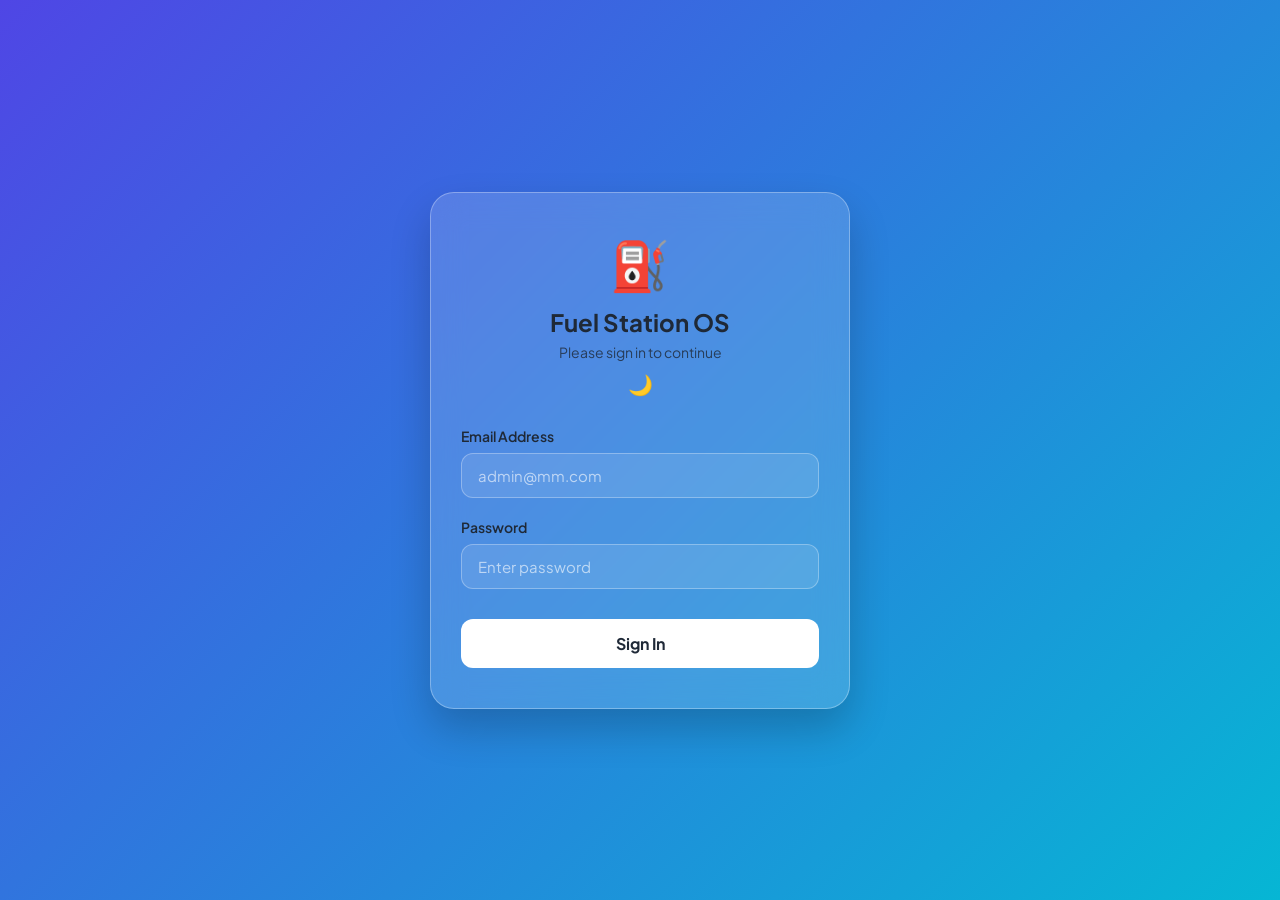
==== index.html @ 2ed525dd "initial commit for FuelManager-V4" ====
<!DOCTYPE html>
<html lang="en" data-theme="light">
<head>
    <meta charset="UTF-8">
    <meta name="viewport" content="width=device-width, initial-scale=1.0">
    <title>FuelManager Pro</title>
    
    <!-- Google Fonts -->
    <link href="https://fonts.googleapis.com/css2?family=Plus+Jakarta+Sans:wght@400;500;600;700&display=swap" rel="stylesheet">
<!-- Google Font (Noto Sans Myanmar) ဖြင့် မြန်မာစာ ပုံထွက် မှန်ကန်စေရန် -->
<link rel="preconnect" href="https://fonts.googleapis.com">
<link rel="preconnect" href="https://fonts.gstatic.com" crossorigin>
<link href="https://fonts.googleapis.com/css2?family=Noto+Sans+Myanmar:wght@400;500;600;700&display=swap" rel="stylesheet">
<!-- Pyidaungsu Font CDN -->
<link href="https://fonts.googleapis.com/css2?family=Pyidaungsu&display=swap" rel="stylesheet">
<link href="https://fonts.googleapis.com/css2?family=Pyidaungsu:wght@400;700&display=swap" rel="stylesheet">
    <!-- Chart.js CDN -->
    <script src="https://cdn.jsdelivr.net/npm/chart.js"></script>
    <!-- Excel & PDF Export Library -->
    <script src="https://cdnjs.cloudflare.com/ajax/libs/xlsx/0.18.5/xlsx.full.min.js"></script>
    <script src="https://cdnjs.cloudflare.com/ajax/libs/html2pdf.js/0.10.1/html2pdf.bundle.min.js"></script>
<script src="https://cdnjs.cloudflare.com/ajax/libs/exceljs/4.4.0/exceljs.min.js"></script>
<!-- html2canvas Library (Screenshot ရိုက်ရန်) -->
<script src="https://cdnjs.cloudflare.com/ajax/libs/html-to-image/1.11.11/html-to-image.min.js"></script>

    <!-- CSS Files -->
    <link rel="stylesheet" href="css/app.css">
    <link rel="stylesheet" href="css/dashboard.css">
</head>
<body>

    <!-- App Container -->
    <div class="app-layout">
        
        <!-- Sidebar -->
        <aside class="sidebar glass-panel" id="sidebar">
            <div class="sidebar-header">
                <div class="logo-icon">⛽</div>
                <h2 class="logo-text">FuelPro</h2>
                <button class="mobile-close-btn" id="mobile-close">✖</button>
            </div>
            
            <nav class="sidebar-nav" id="sidebar-nav">
                <a href="#/dashboard" class="nav-item active" data-path="/dashboard">
                    <span class="nav-icon">📊</span>
                    <span class="nav-text">Dashboard</span>
                </a>
                <a href="#/fuel" class="nav-item" data-path="/fuel">
                    <span class="nav-icon">💧</span>
                    <span class="nav-text">Fuel Entry</span>
                </a>
                <a href="#/draft" class="nav-item" data-path="/draft">
                    <span class="nav-icon">📝</span>
                    <span class="nav-text">Drafts</span>
                </a>
                <a href="#/inventory" class="nav-item" data-path="/inventory">
                    <span class="nav-icon">📦</span>
                    <span class="nav-text">Inventory</span>
                </a>
                <!-- Reports -->
                <a href="#/reports" class="nav-item" data-path="/reports">
                    <span class="nav-icon">📑</span>
                    <span class="nav-text">Reports</span>
                </a>
                <a href="#/settings" class="nav-item" data-path="/settings">
                    <span class="nav-icon">⚙️</span>
                    <span class="nav-text">Settings</span>
                </a>
            </nav>
            
            <div class="sidebar-footer">
                <button class="nav-item text-danger" id="logout-btn">
                    <span class="nav-icon">🚪</span>
                    <span class="nav-text">Logout</span>
                </button>
            </div>
        </aside>

        <!-- Overlay for mobile sidebar -->
        <div class="sidebar-overlay" id="sidebar-overlay"></div>

        <!-- Main Content Wrapper -->
        <div class="main-content">
            
            <!-- Navbar -->
            <header class="navbar glass-panel">
                <div class="nav-left">
                    <button class="menu-toggle" id="menu-toggle">☰</button>
                    <h2 class="page-title" id="page-title">Dashboard</h2>
                </div>
                
                <div class="nav-right">
                    <button id="theme-toggle" class="icon-btn theme-btn-small" aria-label="Toggle Theme">
                        <span id="theme-icon">🌙</span>
                    </button>
                    <div class="user-profile">
                        <div class="avatar">A</div>
                        <span class="user-name">Admin</span>
                    </div>
                </div>
            </header>

            <!-- Dynamic Router View -->
            <main class="router-view" id="app-content">
                <div class="skeleton-loader">
                    <p>Loading application...</p>
                </div>
            </main>
            
        </div>
    </div>


<div id="voucher-card-container" style="position: fixed; left: 0; top: 0; opacity: 0; pointer-events: none; z-index: -9999;">
  <div id="voucher-card" style="width: 360px; padding: 24px; background: #ffffff; border: 1.5px solid #e2e8f0; border-radius: 16px; font-family: 'Pyidaungsu', 'Noto Sans Myanmar', sans-serif; color: #1e293b; box-shadow: 0 10px 25px -5px rgba(0, 0, 0, 0.05);">
    
    <!-- Header Section -->
    <div style="text-align: center; border-bottom: 2px dashed #e2e8f0; padding-bottom: 14px; margin-bottom: 16px;">
      <!-- Logo Container -->
      <div style="display: flex; justify-content: center; align-items: center; margin-bottom: 8px;">
        <img id="vc-logo" 
             src="https://lh3.googleusercontent.com/d/1mDAnPBjTHZt7gLeI1etXZBhlhnlPOhGz" 
             alt="Logo" 
             style="height: 80px; width: auto; object-fit: contain;">
      </div>
      
      <!-- Title & ID -->
      <h2 style="margin: 0 0 4px 0; color: #1e40af; font-size: 18px; font-weight: 700; letter-spacing: -0.2px;">
        Fuel Entry Voucher
      </h2>
      <span id="vc-id" style="font-weight: 600; font-size: 12px; color: #64748b; background: #f1f5f9; padding: 2px 8px; border-radius: 12px; display: inline-block;">
        ID: -
      </span>
    </div>

    <!-- Details Content Section -->
    <div style="font-size: 13.5px; display: flex; flex-direction: column; gap: 10px;">
      
      <!-- Boat ID -->
      <div style="display: flex; justify-content: space-between; align-items: center;">
        <strong style="color: #475569; display: flex; align-items: center; gap: 6px; white-space: nowrap;">🛥️ Boat ID:</strong> 
        <span id="vc-boat" style="text-align: right; font-weight: 600; color: #0f172a; white-space: nowrap;">-</span>
      </div>

      <!-- Department -->
      <div style="display: flex; justify-content: space-between; align-items: flex-start;">
        <strong style="color: #475569; display: flex; align-items: center; gap: 6px; white-space: nowrap;">🏢 Dept:</strong> 
        <span id="vc-dept" style="text-align: right; max-width: 200px; font-weight: 500; overflow-wrap: anywhere;">-</span>
      </div>
      
      <!-- Itineraries -->
      <div style="display: flex; flex-direction: column; gap: 4px; border-top: 1px dashed #f1f5f9; border-bottom: 1px dashed #f1f5f9; padding: 8px 0;">
        <strong style="color: #475569; display: flex; align-items: center; gap: 6px;">📍 Itineraries:</strong> 
        <span id="vc-itineraries" style="text-align: left; overflow-wrap: anywhere; line-height: 1.7; font-weight: 500; color: #0f172a; margin-top: 2px;">-</span>
      </div>

      <!-- Liter (white-space: nowrap ဖြင့် တစ်ကြောင်းတည်း ဖြစ်စေရန် ပြင်ထားသည်) -->
      <div style="display: flex; justify-content: space-between; align-items: center;">
        <strong style="color: #475569; display: flex; align-items: center; gap: 6px; white-space: nowrap;">⛽ Liter:</strong> 
        <span id="vc-liter" style="text-align: right; color: #2563eb; font-weight: 700; font-size: 15px; white-space: nowrap;">0 L</span>
      </div>

     

      <!-- Date -->
      <div style="display: flex; justify-content: space-between; align-items: center;">
        <strong style="color: #475569; display: flex; align-items: center; gap: 6px; white-space: nowrap;">📅 Date:</strong> 
        <span id="vc-date" style="text-align: right; font-weight: 500; color: #64748b; white-space: nowrap;">-</span>
      </div>

    </div>

    <!-- Voucher Attachment Photo -->
    <div id="vc-photo-box" style="margin-top: 16px; text-align: center; display: none; border-top: 1px solid #f1f5f9; padding-top: 12px;">
      <div style="font-size: 12px; font-weight: 600; margin-bottom: 8px; color: #64748b; display: flex; align-items: center; justify-content: center; gap: 4px;">
        🖼️ Voucher Attachment
      </div>
      <img id="vc-img" src="" style="width: 100%; max-height: 220px; border-radius: 10px; border: 1px solid #e2e8f0; object-fit: cover;" />
    </div>

  </div>
</div>

    <!-- Toast Notification Container -->
    <div id="toast-container" class="toast-container"></div>

    <!-- Core Scripts -->
    <!-- app.js မှ ui.js ကို လှမ်းခေါ်မည်ဖြစ်သဖြင့် ui.js ကို ဤနေရာမှ ဖြုတ်လိုက်ပါသည် (အမှားကင်းစေရန်) -->
    <script type="module" src="js/app.js"></script>
</body>
</html>
---- css/app.css ----
/* css/app.css */

/* === CSS Variables (Design Tokens) === */
:root {
    --primary: #4f46e5;
    --primary-hover: #4338ca;
    --bg-body: linear-gradient(135deg, #e0e7ff 0%, #f3e8ff 100%);
    --text-main: #1f2937;
    --text-muted: #6b7280;
    
    /* Glassmorphism Variables */
    --glass-bg: rgba(255, 255, 255, 0.6);
    --glass-border: rgba(255, 255, 255, 0.3);
    --glass-shadow: 0 8px 32px 0 rgba(31, 38, 135, 0.1);
    
    --input-bg: rgba(255, 255, 255, 0.8);
    --input-border: #1f2937;
    --error-bg: #fee2e2;
    --error-text: #dc2626;
}

/* Dark Mode Variables */
[data-theme="dark"] {
    --primary: #6366f1;
    --primary-hover: #818cf8;
    --bg-body: linear-gradient(135deg, #0f172a 0%, #1e1b4b 100%);
    --text-main: #f3f4f6;
    --text-muted: #9ca3af;
    
    --glass-bg: rgba(17, 24, 39, 0.7);
    --glass-border: rgba(255, 255, 255, 0.08);
    --glass-shadow: 0 8px 32px 0 rgba(0, 0, 0, 0.4);
    
    --input-bg: rgba(31, 41, 55, 0.8);
    --input-border: #4b5563;
    --error-bg: rgba(220, 38, 38, 0.2);
    --error-text: #fca5a5;
}

/* === Reset & Base === */
* {
    margin: 0;
    padding: 0;
    box-sizing: border-box;
    font-family: 'Plus Jakarta Sans', system-ui, sans-serif;
    color: var(--text-main);
}

body.login-body {
    min-height: 100vh;
    display: flex;
    align-items: center;
    justify-content: center;
    background: var(--bg-body);
    color: var(--text-main);
    transition: background 0.3s ease, color 0.3s ease;
}

/* === Theme Toggle Button === */
.theme-btn {
    position: absolute;
    top: 20px;
    right: 20px;
    background: var(--glass-bg);
    border: 1px solid var(--glass-border);
    border-radius: 50%;
    width: 45px;
    height: 45px;
    font-size: 20px;
    cursor: pointer;
    backdrop-filter: blur(10px);
    -webkit-backdrop-filter: blur(10px);
    box-shadow: var(--glass-shadow);
    transition: transform 0.2s;
}
.theme-btn:hover { transform: scale(1.1); }

/* === Glassmorphism Panel === */
.glass-panel {
    background: var(--glass-bg);
    backdrop-filter: blur(16px);
    -webkit-backdrop-filter: blur(16px);
    border: 1px solid var(--glass-border);
    border-radius: 20px;
    box-shadow: var(--glass-shadow);
}

/* === Login Card Styles === */
.login-wrapper {
    width: 100%;
    max-width: 420px;
    padding: 20px;
}
.login-card {
    padding: 40px 30px;
}
.login-header {
    text-align: center;
    margin-bottom: 30px;
}
.logo-circle {
    font-size: 40px;
    margin-bottom: 15px;
}
.login-header h2 {
    font-size: 24px;
    font-weight: 700;
    margin-bottom: 8px;
}
.login-header p {
    color: var(--text-muted);
    font-size: 14px;
}

/* Forms & Inputs */
.input-group {
    margin-bottom: 20px;
}
.input-group label {
    display: block;
    margin-bottom: 8px;
    font-size: 14px;
    font-weight: 500;
}
.input-group input {
    width: 100%;
    padding: 12px 15px;
    border-radius: 10px;
    border: 1px solid var(--input-border);
    background: var(--input-bg);
    color: var(--text-main);
    font-size: 15px;
    outline: none;
    transition: all 0.3s ease;
}
.input-group input:focus {
    border-color: var(--primary);
    box-shadow: 0 0 0 3px rgba(79, 70, 229, 0.2);
}

/* Actions (Remember me & Forgot pass) */
.form-actions {
    display: flex;
    justify-content: space-between;
    align-items: center;
    margin-bottom: 24px;
    font-size: 13.5px;
}
.remember-me {
    display: flex;
    align-items: center;
    gap: 8px;
    cursor: pointer;
    color: var(--text-muted);
}
.forgot-password {
    color: var(--primary);
    text-decoration: none;
    font-weight: 500;
}
.forgot-password:hover { text-decoration: underline; }

/* Buttons */
.btn-primary {
    width: 100%;
    padding: 14px;
    border-radius: 10px;
    border: none;
    background: var(--primary);
    color: white;
    font-size: 16px;
    font-weight: 600;
    cursor: pointer;
    display: flex;
    justify-content: center;
    align-items: center;
    transition: background 0.3s, transform 0.1s;
}
.btn-primary:hover { background: var(--primary-hover); }
.btn-primary:active { transform: scale(0.98); }
.btn-primary:disabled { opacity: 0.7; cursor: not-allowed; }

/* Loader Animation */
.loader {
    width: 20px;
    height: 20px;
    border: 3px solid rgba(255, 255, 255, 0.3);
    border-top-color: white;
    border-radius: 50%;
    animation: spin 1s infinite linear;
}
@keyframes spin { 100% { transform: rotate(360deg); } }

/* Error Message */
.error-toast {
    background: var(--error-bg);
    color: var(--error-text);
    padding: 10px;
    border-radius: 8px;
    text-align: center;
    font-size: 14px;
    margin-bottom: 20px;
    border: 1px solid rgba(220, 38, 38, 0.3);
}
---- css/dashboard.css ----
/* css/dashboard.css */

/* === Layout Structure === */
.app-layout {
    display: flex;
    height: 100vh;
    overflow: hidden;
    background: var(--bg-body);
    transition: background 0.3s ease;
}

/* === Sidebar === */
.sidebar {
    width: 260px;
    height: calc(100vh - 32px);
    margin: 16px;
    display: flex;
    flex-direction: column;
    transition: all 0.3s cubic-bezier(0.4, 0, 0.2, 1);
    z-index: 100;
}

/* Collapsed State (Desktop) */
.sidebar.collapsed {
    width: 80px;
}
.sidebar.collapsed .logo-text,
.sidebar.collapsed .nav-text {
    opacity: 0;
    pointer-events: none;
    display: none;
}

.sidebar-header {
    padding: 24px 20px;
    display: flex;
    align-items: center;
    gap: 12px;
    border-bottom: 1px solid var(--glass-border);
}
.logo-icon { font-size: 28px; }
.logo-text { font-size: 20px; font-weight: 700; white-space: nowrap; }

.mobile-close-btn {
    display: none;
    background: none;
    border: none;
    color: var(--text-main);
    font-size: 18px;
    cursor: pointer;
    margin-left: auto;
}

.sidebar-nav {
    flex: 1;
    padding: 20px 12px;
    display: flex;
    flex-direction: column;
    gap: 8px;
    overflow-y: auto;
}

.nav-item {
    display: flex;
    align-items: center;
    gap: 16px;
    padding: 14px 16px;
    border-radius: 12px;
    color: var(--text-muted);
    text-decoration: none;
    font-weight: 500;
    transition: all 0.2s;
    background: transparent;
    border: none;
    cursor: pointer;
    width: 100%;
    text-align: left;
    font-size: 15px;
}

.nav-item:hover {
    background: rgba(79, 70, 229, 0.1);
    color: var(--primary);
}

.nav-item.active {
    background: var(--primary);
    color: white;
    box-shadow: 0 4px 15px rgba(79, 70, 229, 0.3);
}

.sidebar-footer {
    padding: 20px 12px;
    border-top: 1px solid var(--glass-border);
}
.text-danger:hover {
    background: rgba(220, 38, 38, 0.1);
    color: #dc2626;
}

/* === Main Content Area === */
.main-content {
    flex: 1;
    display: flex;
    flex-direction: column;
    height: 100vh;
    overflow: hidden;
    padding: 16px 16px 16px 0;
}

/* === Navbar === */
.navbar {
    height: 70px;
    display: flex;
    justify-content: space-between;
    align-items: center;
    padding: 0 24px;
    margin-bottom: 16px;
}

.nav-left {
    display: flex;
    align-items: center;
    gap: 20px;
}

.menu-toggle {
    background: none;
    border: none;
    font-size: 24px;
    color: var(--text-main);
    cursor: pointer;
    display: flex;
    align-items: center;
}

.page-title {
    font-size: 20px;
    font-weight: 600;
}

.nav-right {
    display: flex;
    align-items: center;
    gap: 16px;
}

.icon-btn {
    background: transparent;
    border: 1px solid var(--glass-border);
    border-radius: 50%;
    width: 40px;
    height: 40px;
    font-size: 18px;
    cursor: pointer;
    color: var(--text-main);
    transition: background 0.2s;
}
.icon-btn:hover { background: rgba(0,0,0,0.05); }

.user-profile {
    display: flex;
    align-items: center;
    gap: 12px;
    padding-left: 16px;
    border-left: 1px solid var(--glass-border);
}
.avatar {
    width: 36px;
    height: 36px;
    border-radius: 50%;
    background: var(--primary);
    color: white;
    display: flex;
    align-items: center;
    justify-content: center;
    font-weight: bold;
}

/* === Router View (Dynamic Content) === */
.router-view {
    flex: 1;
    overflow-y: auto;
    border-radius: 20px;
}

/* === Responsive Mobile Design === */
.sidebar-overlay {
    position: fixed;
    top: 0;
    left: 0;
    width: 100%;
    height: 100%;
    background: rgba(0, 0, 0, 0.5);
    backdrop-filter: blur(4px);
    z-index: 90;
    display: none;
    opacity: 0;
    transition: opacity 0.3s;
}

@media (max-width: 768px) {
    .main-content {
        padding: 16px;
    }
    
    .sidebar {
        position: fixed;
        left: -300px;
        top: 0;
        margin: 0;
        height: 100vh;
        width: 280px;
        border-radius: 0;
        box-shadow: 5px 0 25px rgba(0,0,0,0.1);
    }
    
    .sidebar.mobile-open {
        left: 0;
    }
    
    .mobile-close-btn {
        display: block;
    }
    
    .sidebar-overlay.active {
        display: block;
        opacity: 1;
    }
    
    .user-name {
        display: none;
    }

    /* === Dashboard Module Styles === */

.dashboard-container {
    padding: 10px;
    animation: fadeIn 0.4s ease;
}

@keyframes fadeIn {
    from { opacity: 0; transform: translateY(10px); }
    to { opacity: 1; transform: translateY(0); }
}

/* Stat Cards Grid */
.stats-grid {
    display: grid;
    grid-template-columns: repeat(auto-fit, minmax(240px, 1fr));
    gap: 20px;
    margin-bottom: 24px;
}

.stat-card {
    padding: 24px;
    display: flex;
    align-items: center;
    gap: 20px;
}

.stat-icon {
    width: 60px;
    height: 60px;
    border-radius: 16px;
    display: flex;
    align-items: center;
    justify-content: center;
    font-size: 28px;
    background: rgba(79, 70, 229, 0.1);
}

.stat-details h3 {
    font-size: 14px;
    color: var(--text-muted);
    font-weight: 600;
    margin-bottom: 8px;
}

.stat-details .stat-value {
    font-size: 24px;
    font-weight: 700;
    color: var(--text-main);
}

/* Charts Section */
.charts-grid {
    display: grid;
    grid-template-columns: 2fr 1fr;
    gap: 20px;
    margin-bottom: 24px;
}

.chart-panel {
    padding: 20px;
    min-height: 350px;
}
.chart-panel h3 {
    margin-bottom: 20px;
    font-size: 16px;
    color: var(--text-main);
}

.canvas-container {
    position: relative;
    height: 280px;
    width: 100%;
}

/* Recent Table Area */
.table-panel {
    padding: 20px;
    overflow-x: auto;
}
.table-panel h3 {
    margin-bottom: 16px;
}

.modern-table {
    width: 100%;
    border-collapse: collapse;
    min-width: 600px;
}
.modern-table th {
    text-align: left;
    padding: 14px 16px;
    color: var(--text-muted);
    font-weight: 600;
    font-size: 14px;
    border-bottom: 1px solid var(--glass-border);
}
.modern-table td {
    padding: 16px;
    border-bottom: 1px solid var(--glass-border);
    font-size: 14.5px;
}
.badge {
    padding: 6px 12px;
    border-radius: 20px;
A **dashboard** is a visual interface that organizes and presents complex information in an easy-to-read, at-a-glance format. 

<Image src="image_agent_tag_13008153732702304474" alt="A modern digital analytics dashboard showing line graphs, a donut chart, and bar charts on a light background with a dark sidebar." caption="Modern Digital Dashboard" />

While the term originally referred to the barrier at the front of a horse-drawn carriage (to protect the driver from mud "dashed" up by horses), today it almost always refers to digital interfaces. 

Depending on what you are looking for, "dashboard" usually falls into one of these categories:

*   **Data/Analytics Dashboards:** Tools like Google Analytics or Tableau that visualize metrics, KPIs (Key Performance Indicators), and trends using charts, graphs, and tables. 
*   **Software Admin Panels:** The backend interface of a website or app (like WordPress) where an administrator manages content, users, and settings.
*   **Automotive Dashboards:** The physical control panel in a car containing the speedometer, fuel gauge, and warning lights.
*   **Personal Productivity:** Apps like Notion or Apple Health that aggregate your personal tasks, habits, or fitness data into a central hub.

<ElicitationsGroup message="To help me give you the best information, what kind of dashboard are you interested in?">
{/* Reason: The user's prompt was a single word. Giving them clear paths helps narrow down the intent. */}
  <Elicitation label="Dashboard UI/UX design tips" query="What are the best practices for designing a modern dashboard UI?" />
  <Elicitation label="How to build an admin dashboard" query="What tech stack should I use to build a web admin dashboard?" />
  <Elicitation label="The history of car dashboards" query="What is the history of the dashboard in cars?" />
</ElicitationsGroup>
}
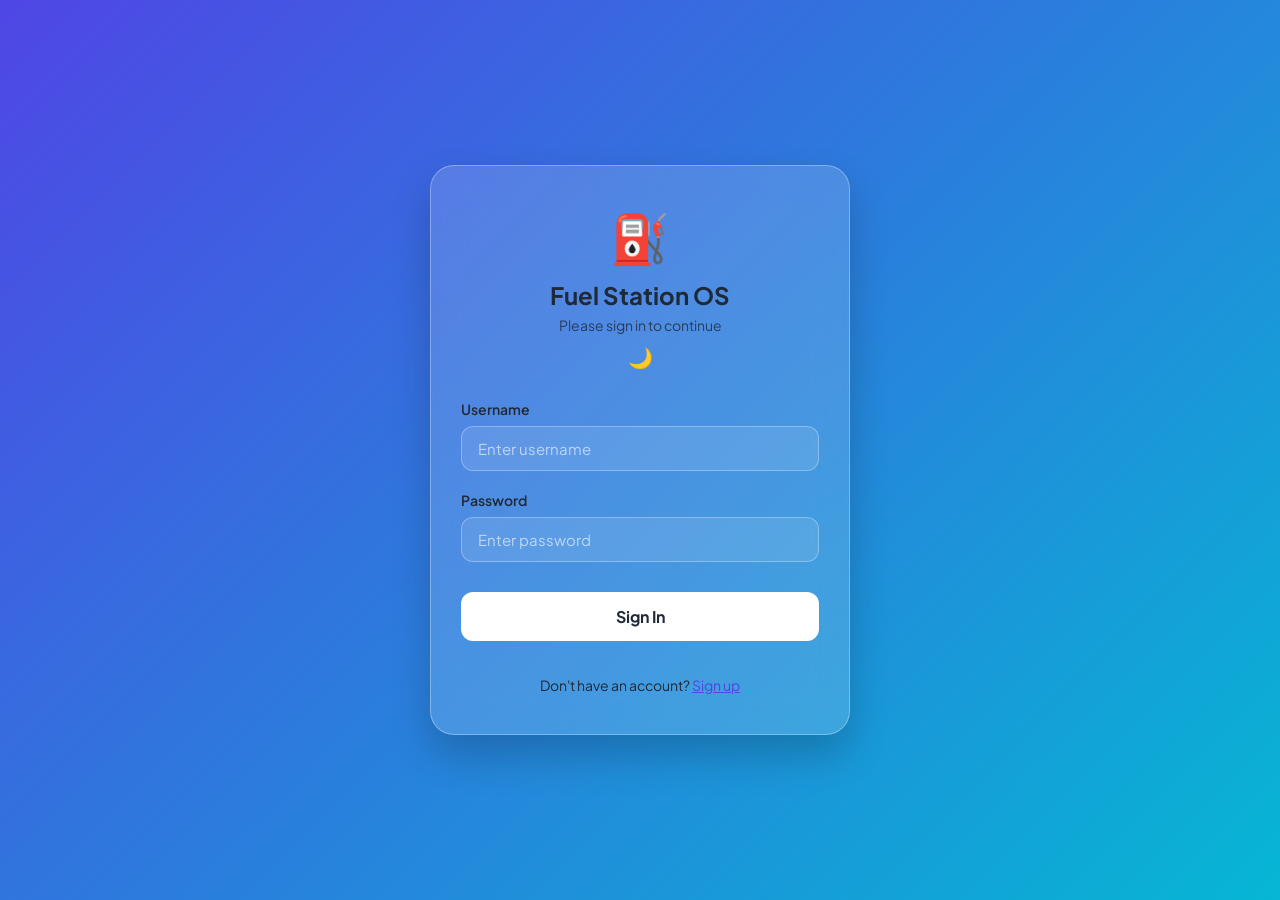
==== commit ebb56133: "Update dynamic user name and avatar in UI" ====
--- a/index.html
+++ b/index.html
@@ -93,10 +93,14 @@
                     <button id="theme-toggle" class="icon-btn theme-btn-small" aria-label="Toggle Theme">
                         <span id="theme-icon">🌙</span>
                     </button>
-                    <div class="user-profile">
-                        <div class="avatar">A</div>
-                        <span class="user-name">Admin</span>
-                    </div>
+                    <!-- Top Right Profile Section -->
+<div class="user-profile">
+    <!-- Circle Avatar အတွက် id="user-avatar" -->
+    <div id="user-avatar" class="avatar-circle">A</div>
+    
+    <!-- User Name အတွက် id="user-name" -->
+    <span id="user-name">Admin</span>
+</div>
                 </div>
             </header>
 
